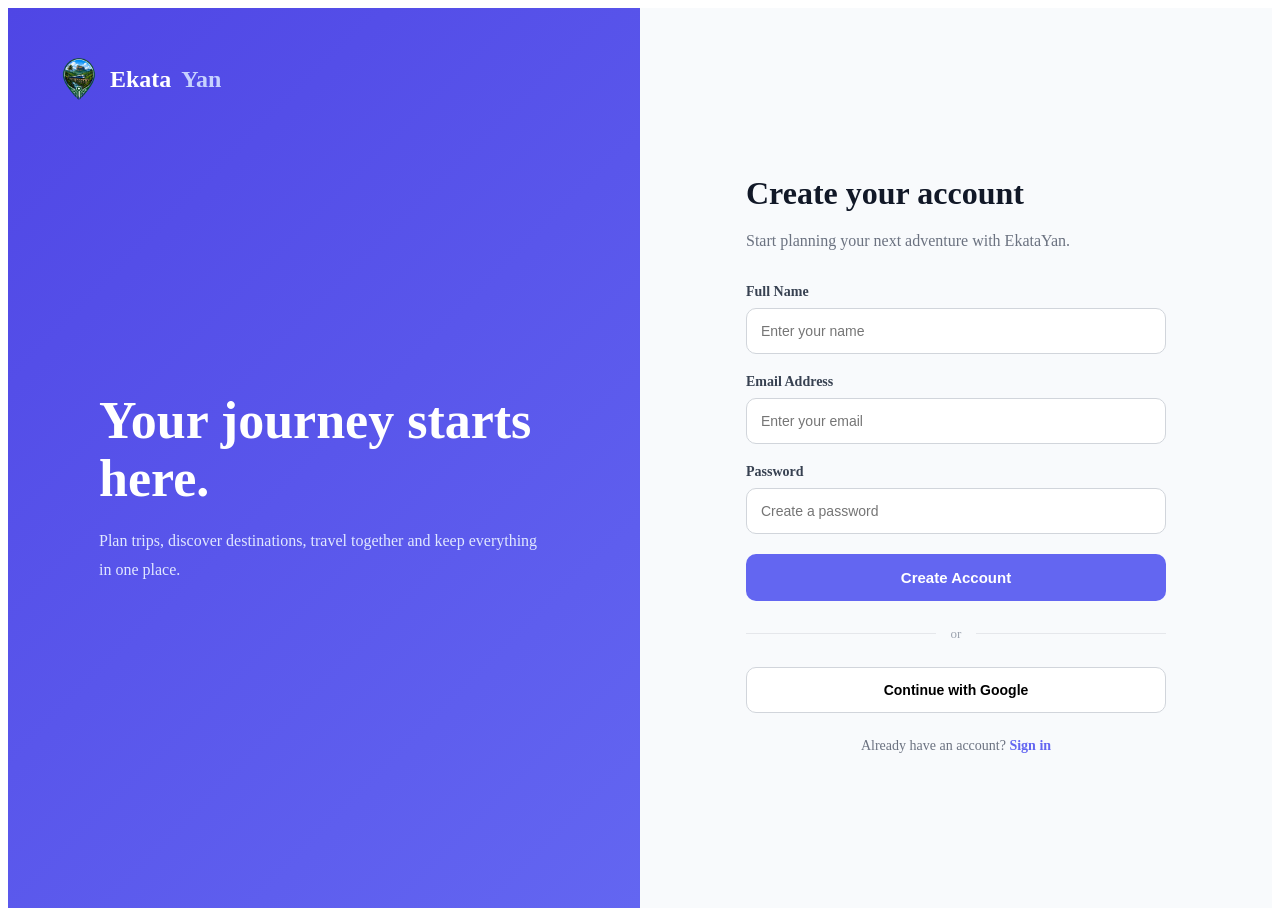
==== signup.html @ b1752697 "first commit" ====
<!DOCTYPE html>
<html lang="en">

<head>
    <meta charset="UTF-8">
    <meta name="viewport" content="width=device-width, initial-scale=1.0">

    <title>Sign Up | EkataYan</title>

    <link rel="stylesheet" href="style1.css">
</head>

<body>

    <div class="auth-page">

        <!-- Left Side -->

        <div class="auth-visual">

            <div class="auth-logo">
                <img src="logo.png" alt="EkataYan">
                Ekata<span>Yan</span>
            </div>

            <div class="visual-content">
                <h1>
                    Your journey
                    starts here.
                </h1>

                <p>
                    Plan trips, discover destinations,
                    travel together and keep everything
                    in one place.
                </p>
            </div>

        </div>


        <!-- Right Side -->

        <div class="auth-form-container">

            <div class="auth-form">

                <div class="mobile-logo">
                    <img src="logo.png" alt="EkataYan">
                    Ekata<span>Yan</span>
                </div>

                <h2>Create your account</h2>

                <p class="auth-subtitle">
                    Start planning your next adventure with EkataYan.
                </p>


                <form>

                    <label>Full Name</label>

                    <input
                        type="text"
                        placeholder="Enter your name"
                        required
                    >


                    <label>Email Address</label>

                    <input
                        type="email"
                        placeholder="Enter your email"
                        required
                    >


                    <label>Password</label>

                    <input
                        type="password"
                        placeholder="Create a password"
                        required
                    >


                    <button type="submit" class="signup-btn">
                        Create Account
                    </button>

                </form>


                <div class="divider">
                    <span>or</span>
                </div>


                <button class="google-btn">
                    Continue with Google
                </button>


                <p class="login-text">
                    Already have an account?
                    <a href="login.html">Sign in</a>
                </p>

            </div>

        </div>

    </div>

</body>

</html>
---- style1.css ----
/* =========================
   AUTH / SIGN UP PAGE
========================= */

.auth-page {
    min-height: 100vh;
    display: grid;
    grid-template-columns: 1fr 1fr;
    background: #f8fafc;
}


/* LEFT SIDE */

.auth-visual {
    position: relative;

    background: linear-gradient(
        135deg,
        #4f46e5,
        #6366f1
    );

    color: white;

    padding: 50px;

    display: flex;
    flex-direction: column;
}

.auth-logo {
    display: flex;
    align-items: center;
    gap: 10px;

    font-size: 24px;
    font-weight: 700;
}

.auth-logo img {
    width: 42px;
    height: 42px;
}

.auth-logo span {
    color: #c7d2fe;
}

.visual-content {
    max-width: 450px;
    margin: auto;
}

.visual-content h1 {
    font-size: 52px;
    line-height: 1.1;
    margin-bottom: 20px;
}

.visual-content p {
    color: #e0e7ff;
    line-height: 1.8;
    font-size: 16px;
}


/* RIGHT SIDE */

.auth-form-container {
    display: flex;
    align-items: center;
    justify-content: center;

    padding: 40px;
}

.auth-form {
    width: 100%;
    max-width: 420px;
}

.auth-form h2 {
    font-size: 32px;
    color: #111827;
    margin-bottom: 10px;
}

.auth-subtitle {
    color: #6b7280;
    margin-bottom: 30px;
    line-height: 1.6;
}


/* FORM */

.auth-form form {
    display: flex;
    flex-direction: column;
}

.auth-form label {
    font-size: 14px;
    font-weight: 600;
    color: #374151;

    margin-bottom: 8px;
}

.auth-form input {
    padding: 14px;

    border: 1px solid #d1d5db;
    border-radius: 10px;

    outline: none;

    font-size: 14px;

    margin-bottom: 20px;

    transition: 0.2s;
}

.auth-form input:focus {
    border-color: #6366f1;

    box-shadow:
        0 0 0 3px rgba(99, 102, 241, 0.1);
}


/* SIGN UP BUTTON */

.signup-btn {
    border: none;

    background: #6366f1;
    color: white;

    padding: 15px;

    border-radius: 10px;

    font-size: 15px;
    font-weight: 600;

    cursor: pointer;

    transition: 0.3s;
}

.signup-btn:hover {
    background: #4f46e5;
}


/* DIVIDER */

.divider {
    display: flex;
    align-items: center;

    gap: 15px;

    margin: 25px 0;

    color: #9ca3af;
    font-size: 13px;
}

.divider::before,
.divider::after {
    content: "";
    height: 1px;
    background: #e5e7eb;
    flex: 1;
}


/* GOOGLE */

.google-btn {
    width: 100%;

    background: white;

    border: 1px solid #d1d5db;

    padding: 14px;

    border-radius: 10px;

    font-size: 14px;
    font-weight: 600;

    cursor: pointer;

    transition: 0.2s;
}

.google-btn:hover {
    background: #f9fafb;
}


/* LOGIN */

.login-text {
    text-align: center;

    margin-top: 25px;

    font-size: 14px;

    color: #6b7280;
}

.login-text a {
    color: #6366f1;

    text-decoration: none;

    font-weight: 600;
}


/* MOBILE LOGO */

.mobile-logo {
    display: none;
}


/* =========================
   MOBILE
========================= */

@media (max-width: 800px) {

    .auth-page {
        grid-template-columns: 1fr;
    }

    .auth-visual {
        display: none;
    }

    .auth-form-container {
        min-height: 100vh;
        padding: 30px 20px;
    }

    .mobile-logo {
        display: flex;

        align-items: center;
        justify-content: center;

        gap: 8px;

        font-size: 22px;
        font-weight: 700;

        margin-bottom: 45px;
    }

    .mobile-logo img {
        width: 38px;
        height: 38px;
    }

    .mobile-logo span {
        color: #6366f1;
    }

    .auth-form h2 {
        font-size: 28px;
    }
}
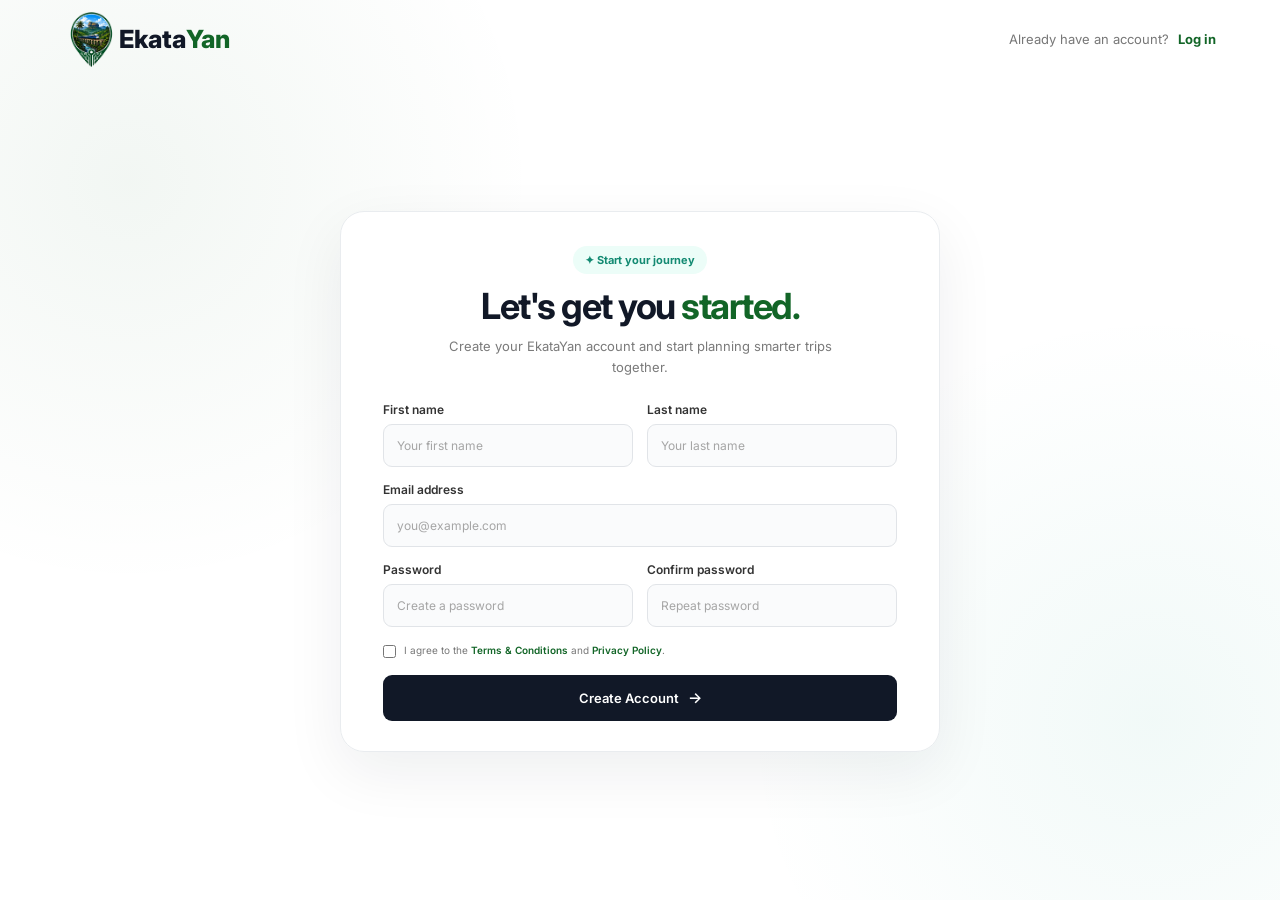
==== commit 4d7e1e08: "update1" ====
--- a/signup.html
+++ b/signup.html
@@ -1,119 +1,92 @@
 <!DOCTYPE html>
 <html lang="en">
-
 <head>
     <meta charset="UTF-8">
     <meta name="viewport" content="width=device-width, initial-scale=1.0">
+    <title>Get Started | EkataYan</title>
 
-    <title>Sign Up | EkataYan</title>
+    <link rel="shortcut icon" href="logo.png">
+    <link rel="stylesheet" href="style.css">
+    <link rel="stylesheet" href="signup.css">
 
-    <link rel="stylesheet" href="style1.css">
+    <link rel="preconnect" href="https://fonts.googleapis.com">
+    <link rel="preconnect" href="https://fonts.gstatic.com" crossorigin>
+    <link href="https://fonts.googleapis.com/css2?family=Inter:wght@400;500;600;700;800&display=swap" rel="stylesheet">
 </head>
 
-<body>
+<body class="signup-page">
 
-    <div class="auth-page">
+    <header class="signup-navbar">
+        <a href="index.html" class="logo">
+            <img src="logo.png" alt="EkataYan logo">
+            Ekata<span>Yan</span>
+        </a>
 
-        <!-- Left Side -->
+        <p>Already have an account?
+            <a href="login.html">Log in</a>
+        </p>
+    </header>
 
-        <div class="auth-visual">
+    <main class="signup-main">
+        <section class="signup-card">
 
-            <div class="auth-logo">
-                <img src="logo.png" alt="EkataYan">
-                Ekata<span>Yan</span>
+            <div class="signup-heading">
+                <div class="signup-badge">✦ Start your journey</div>
+                <h1>Let's get you <span>started.</span></h1>
+                <p>Create your EkataYan account and start planning smarter trips together.</p>
             </div>
 
-            <div class="visual-content">
-                <h1>
-                    Your journey
-                    starts here.
-                </h1>
+            <form class="signup-form">
 
-                <p>
-                    Plan trips, discover destinations,
-                    travel together and keep everything
-                    in one place.
-                </p>
-            </div>
+                <div class="form-row">
+                    <div class="form-group">
+                        <label for="first-name">First name</label>
+                        <input type="text" id="first-name" name="first-name"
+                               placeholder="Your first name" autocomplete="given-name" required>
+                    </div>
 
-        </div>
-
-
-        <!-- Right Side -->
-
-        <div class="auth-form-container">
-
-            <div class="auth-form">
-
-                <div class="mobile-logo">
-                    <img src="logo.png" alt="EkataYan">
-                    Ekata<span>Yan</span>
+                    <div class="form-group">
+                        <label for="last-name">Last name</label>
+                        <input type="text" id="last-name" name="last-name"
+                               placeholder="Your last name" autocomplete="family-name" required>
+                    </div>
                 </div>
 
-                <h2>Create your account</h2>
-
-                <p class="auth-subtitle">
-                    Start planning your next adventure with EkataYan.
-                </p>
-
-
-                <form>
-
-                    <label>Full Name</label>
-
-                    <input
-                        type="text"
-                        placeholder="Enter your name"
-                        required
-                    >
-
-
-                    <label>Email Address</label>
-
-                    <input
-                        type="email"
-                        placeholder="Enter your email"
-                        required
-                    >
-
-
-                    <label>Password</label>
-
-                    <input
-                        type="password"
-                        placeholder="Create a password"
-                        required
-                    >
-
-
-                    <button type="submit" class="signup-btn">
-                        Create Account
-                    </button>
-
-                </form>
-
-
-                <div class="divider">
-                    <span>or</span>
+                <div class="form-group">
+                    <label for="email">Email address</label>
+                    <input type="email" id="email" name="email"
+                           placeholder="you@example.com" autocomplete="email" required>
                 </div>
 
+                <div class="form-row">
+                    <div class="form-group">
+                        <label for="password">Password</label>
+                        <input type="password" id="password" name="password"
+                               placeholder="Create a password" autocomplete="new-password" required>
+                    </div>
 
-                <button class="google-btn">
-                    Continue with Google
-                </button>
+                    <div class="form-group">
+                        <label for="confirm-password">Confirm password</label>
+                        <input type="password" id="confirm-password" name="confirm-password"
+                               placeholder="Repeat password" autocomplete="new-password" required>
+                    </div>
+                </div>
 
+                <label class="terms">
+                    <input type="checkbox" required>
+                    <span>I agree to the <a href="#">Terms & Conditions</a> and <a href="#">Privacy Policy</a>.</span>
+                </label>
 
-                <p class="login-text">
-                    Already have an account?
-                    <a href="login.html">Sign in</a>
-                </p>
+                <button type="submit" class="signup-btn">Create Account <span>→</span></button>
 
-            </div>
+            </form>
 
-        </div>
+            <p class="mobile-login">
+                Already have an account? <a href="login.html">Log in</a>
+            </p>
 
-    </div>
+        </section>
+    </main>
 
 </body>
-
-</html>+</html>
--- a/style.css
+++ b/style.css
@@ -0,0 +1,1191 @@
+/* =========================
+   RESET
+========================= */
+
+* {
+    margin: 0;
+    padding: 0;
+    box-sizing: border-box;
+}
+
+html {
+    scroll-behavior: smooth;
+}
+
+body {
+    font-family: "Inter", sans-serif;
+    color: #111827;
+    background: #ffffff;
+}
+
+
+/* =========================
+   NAVBAR
+========================= */
+
+.navbar {
+    width: 100%;
+    background: rgba(255, 255, 255, 0.9);
+    border-bottom: 1px solid #eeeeee;
+}
+
+.nav-container {
+    max-width: 1200px;
+    margin: auto;
+    height: 78px;
+
+    padding: 2 24px;
+
+    display: flex;
+    align-items: center;
+    justify-content: space-between;
+}
+
+
+/* LOGO */
+
+.logo {
+    text-decoration: none;
+    font-size: 25px;
+    font-weight: 800;
+    color: #111827;
+    display: flex;
+    align-items: center;
+    line-height: 1;
+}
+
+.logo span {
+    color: #126527;
+    line-height: 1;
+}
+.logo img{
+    width: 55px;
+    object-fit: contain;
+}
+
+
+/* NAV LINKS */
+
+.nav-links {
+    display: flex;
+    gap: 38px;
+}
+
+.nav-links a {
+    text-decoration: none;
+    color: #555;
+    font-size: 14px;
+    font-weight: 500;
+
+    transition: 0.2s;
+}
+
+.nav-links a:hover {
+    color: #126527;
+}
+
+
+/* NAV BUTTONS */
+
+.nav-buttons {
+    display: flex;
+    align-items: center;
+    gap: 15px;
+}
+
+.login-btn {
+    text-decoration: none;
+    color: #333;
+    font-size: 14px;
+    font-weight: 500;
+}
+.login-btn:hover{
+    color: #126527;
+}
+
+.start-btn {
+    text-decoration: none;
+    color: white;
+    background: #111827;
+
+    padding: 11px 20px;
+    border-radius: 8px;
+
+    font-size: 14px;
+    font-weight: 600;
+
+    transition: 0.2s;
+}
+
+.start-btn:hover {
+    transform: translateY(-2px);
+}
+
+
+/* =========================
+   HERO
+========================= */
+
+.hero {
+    max-width: 1200px;
+    min-height: calc(100vh - 78px);
+
+    margin: auto;
+    padding: 80px 24px;
+
+    display: flex;
+    align-items: center;
+    justify-content: space-between;
+
+    gap: 60px;
+}
+
+
+/* HERO CONTENT */
+
+.hero-content {
+    max-width: 590px;
+}
+
+.hero-badge {
+    display: inline-block;
+
+    padding: 9px 15px;
+
+    border-radius: 30px;
+
+    background: #ecfdf8;
+    color: #138a72;
+
+    font-size: 13px;
+    font-weight: 600;
+
+    margin-bottom: 24px;
+}
+
+
+.hero h1 {
+    font-size: clamp(48px, 6vw, 76px);
+    line-height: 1.05;
+
+    letter-spacing: -3px;
+
+    margin-bottom: 25px;
+}
+
+.hero h1 span {
+    display: block;
+    color: #126527;
+}
+
+
+.hero p {
+    max-width: 520px;
+
+    font-size: 17px;
+    line-height: 1.7;
+
+    color: #6b7280;
+
+    margin-bottom: 32px;
+}
+
+
+/* HERO BUTTONS */
+
+.hero-buttons {
+    display: flex;
+    gap: 14px;
+    flex-wrap: wrap;
+}
+
+.primary-btn,
+.secondary-btn {
+    text-decoration: none;
+
+    padding: 14px 22px;
+
+    border-radius: 9px;
+
+    font-size: 14px;
+    font-weight: 600;
+
+    transition: 0.2s;
+}
+
+.primary-btn {
+    color: white;
+    background: #111827;
+}
+
+.primary-btn:hover {
+    transform: translateY(-2px);
+}
+
+.secondary-btn {
+    color: #333;
+    border: 1px solid #ddd;
+}
+
+.secondary-btn:hover {
+    background: #f7f7f7;
+}
+
+
+/* TRUST */
+
+.hero-trust {
+    display: flex;
+    gap: 20px;
+
+    margin-top: 30px;
+
+    color: #8a8a8a;
+
+    font-size: 12px;
+}
+
+
+/* =========================
+   PHONE MOCKUP
+========================= */
+
+.hero-visual {
+    position: relative;
+
+    width: 430px;
+    height: 570px;
+
+    display: flex;
+    align-items: center;
+    justify-content: center;
+}
+
+
+/* BACKGROUND GLOW */
+
+.glow {
+    position: absolute;
+
+    width: 360px;
+    height: 360px;
+
+    background: #dff8f1;
+
+    border-radius: 50%;
+
+    filter: blur(20px);
+}
+
+
+/* PHONE */
+
+.phone {
+    position: relative;
+    z-index: 2;
+
+    width: 275px;
+    height: 540px;
+
+    background: #111;
+
+    border-radius: 38px;
+
+    padding: 10px;
+
+    box-shadow:
+        0 30px 70px rgba(0, 0, 0, 0.18);
+}
+
+
+.phone-screen {
+    width: 100%;
+    height: 100%;
+
+    background: #f8fafc;
+
+    border-radius: 30px;
+
+    padding: 25px 18px;
+
+    overflow: hidden;
+}
+
+
+/* APP TOP */
+
+.app-top {
+    display: flex;
+    justify-content: space-between;
+    align-items: center;
+
+    font-size: 11px;
+    font-weight: 600;
+
+    margin-bottom: 20px;
+}
+
+.profile {
+    width: 27px;
+    height: 27px;
+
+    border-radius: 50%;
+
+    background: #126527;
+}
+
+
+/* TRIP CARD */
+
+.trip-card {
+    background: white;
+
+    border-radius: 18px;
+
+    overflow: hidden;
+
+    box-shadow: 0 8px 25px rgba(0,0,0,0.06);
+}
+
+.trip-image {
+    height: 180px;
+
+    background:
+        linear-gradient(
+            rgba(0,0,0,0.05),
+            rgba(0,0,0,0.2)
+        ),
+        linear-gradient(
+            135deg,
+            #53b89e,
+            #d9a65d
+        );
+
+    display: flex;
+    align-items: flex-end;
+
+    padding: 15px;
+
+    color: white;
+
+    font-size: 11px;
+    font-weight: 600;
+}
+
+.trip-info {
+    padding: 15px;
+}
+
+.trip-info small {
+    color: #999;
+    font-size: 9px;
+}
+
+.trip-info h3 {
+    font-size: 15px;
+    margin: 5px 0 10px;
+}
+
+.trip-details {
+    font-size: 9px;
+    color: #777;
+}
+
+
+/* SECTION TITLE */
+
+.section-title {
+    display: flex;
+    justify-content: space-between;
+
+    margin: 25px 3px 12px;
+}
+
+.section-title h3 {
+    font-size: 13px;
+}
+
+.section-title span {
+    font-size: 9px;
+    color: #126527;
+}
+
+
+/* MINI TRIP */
+
+.mini-trip {
+    display: flex;
+    align-items: center;
+
+    gap: 12px;
+
+    background: white;
+
+    padding: 12px;
+
+    border-radius: 14px;
+}
+
+.mini-image {
+    width: 48px;
+    height: 48px;
+
+    border-radius: 10px;
+
+    background: linear-gradient(
+        135deg,
+        #f0b27a,
+        #85c1e9
+    );
+}
+
+.mini-trip strong {
+    display: block;
+    font-size: 10px;
+
+    margin-bottom: 5px;
+}
+
+.mini-trip small {
+    display: block;
+    color: #999;
+
+    font-size: 8px;
+}
+
+
+/* =========================
+   MOBILE
+========================= */
+
+@media (max-width: 850px) {
+
+    .nav-links {
+        display: none;
+    }
+
+    .hero {
+        flex-direction: column;
+
+        text-align: center;
+
+        padding-top: 60px;
+    }
+
+    .hero-content {
+        max-width: 650px;
+    }
+
+    .hero p {
+        margin-left: auto;
+        margin-right: auto;
+    }
+
+    .hero-buttons {
+        justify-content: center;
+    }
+
+    .hero-trust {
+        justify-content: center;
+        flex-wrap: wrap;
+    }
+
+    .hero-visual {
+        width: 100%;
+        height: 520px;
+    }
+
+}
+
+
+@media (max-width: 500px) {
+
+    .nav-container {
+        height: 68px;
+    }
+
+    .login-btn {
+        display: none;
+    }
+
+    .start-btn {
+        padding: 9px 14px;
+    }
+
+    .hero {
+        padding: 50px 18px;
+    }
+
+    .hero h1 {
+        font-size: 45px;
+        letter-spacing: -2px;
+    }
+
+    .hero p {
+        font-size: 15px;
+    }
+
+    .hero-visual {
+        transform: scale(0.85);
+
+        height: 470px;
+    }
+
+}
+/* =========================
+   FEATURES SECTION
+========================= */
+
+.features-section {
+    max-width: 1200px;
+    margin: auto;
+
+    padding: 120px 24px 130px;
+}
+
+
+/* SECTION HEADING */
+
+.section-heading {
+    max-width: 680px;
+    margin: 0 auto 65px;
+
+    text-align: center;
+}
+
+.section-badge {
+    display: inline-block;
+
+    padding: 8px 14px;
+
+    border-radius: 30px;
+
+    background: #ecfdf8;
+    color: #138a72;
+
+    font-size: 12px;
+    font-weight: 600;
+
+    margin-bottom: 20px;
+}
+
+.section-heading h2 {
+    font-size: clamp(38px, 5vw, 58px);
+
+    line-height: 1.1;
+
+    letter-spacing: -2px;
+
+    margin-bottom: 20px;
+}
+
+.section-heading h2 span {
+    color: #126527;
+}
+
+.section-heading p {
+    color: #6b7280;
+
+    font-size: 16px;
+
+    line-height: 1.7;
+}
+
+
+/* FEATURE GRID */
+
+.features-grid {
+    display: grid;
+
+    grid-template-columns: repeat(2, 1fr);
+
+    gap: 22px;
+}
+
+
+/* FEATURE CARD */
+
+.feature-card {
+    position: relative;
+
+    min-height: 420px;
+
+    padding: 32px;
+
+    border: 1px solid #e9ecef;
+
+    border-radius: 24px;
+
+    background: #ffffff;
+
+    overflow: hidden;
+
+    transition:
+        transform 0.3s ease,
+        box-shadow 0.3s ease,
+        border-color 0.3s ease;
+}
+
+.feature-card:hover {
+    transform: translateY(-7px);
+
+    border-color: #d7eee8;
+
+    box-shadow: 0 20px 50px rgba(17, 24, 39, 0.08);
+}
+
+
+/* FEATURE ICON */
+
+.feature-icon {
+    width: 48px;
+    height: 48px;
+
+    display: flex;
+    align-items: center;
+    justify-content: center;
+
+    border-radius: 14px;
+
+    background: #ecfdf8;
+
+    color: #126527;
+
+    font-size: 21px;
+
+    margin-bottom: 25px;
+}
+
+
+/* FEATURE TEXT */
+
+.feature-card h3 {
+    font-size: 23px;
+
+    letter-spacing: -0.5px;
+
+    margin-bottom: 12px;
+}
+
+.feature-card p {
+    max-width: 440px;
+
+    color: #6b7280;
+
+    font-size: 14px;
+
+    line-height: 1.7;
+}
+
+
+/* =========================
+   AI PREVIEW
+========================= */
+
+.feature-preview {
+    position: absolute;
+
+    left: 32px;
+    right: 32px;
+    bottom: -10px;
+
+    height: 150px;
+
+    padding: 20px;
+
+    border-radius: 18px 18px 0 0;
+
+    background: #f5faf8;
+
+    border: 1px solid #e1f0ec;
+}
+
+.ai-message {
+    display: flex;
+    align-items: center;
+    gap: 8px;
+
+    font-size: 11px;
+
+    color: #333;
+
+    margin-bottom: 20px;
+}
+
+.ai-message span {
+    color: #126527;
+}
+
+.ai-line {
+    height: 10px;
+
+    width: 85%;
+
+    border-radius: 10px;
+
+    background: #dcebe7;
+
+    margin-bottom: 10px;
+}
+
+.ai-line.short {
+    width: 60%;
+}
+
+
+/* =========================
+   PEOPLE PREVIEW
+========================= */
+
+.people-preview {
+    position: absolute;
+
+    bottom: 55px;
+    left: 32px;
+
+    display: flex;
+}
+
+.person {
+    width: 48px;
+    height: 48px;
+
+    display: flex;
+    align-items: center;
+    justify-content: center;
+
+    border-radius: 50%;
+
+    background: #e4f4ef;
+
+    color: #137c69;
+
+    font-size: 13px;
+    font-weight: 700;
+
+    border: 3px solid white;
+
+    margin-left: -8px;
+}
+
+.person:first-child {
+    margin-left: 0;
+}
+
+
+/* =========================
+   EXPENSE PREVIEW
+========================= */
+
+.expense-preview {
+    position: absolute;
+
+    left: 32px;
+    right: 32px;
+    bottom: 32px;
+
+    padding: 18px;
+
+    border-radius: 16px;
+
+    background: #f8fafc;
+
+    border: 1px solid #edf0f2;
+}
+
+.expense-row {
+    display: flex;
+
+    justify-content: space-between;
+
+    padding: 9px 0;
+
+    border-bottom: 1px solid #e9ecef;
+
+    font-size: 11px;
+}
+
+.expense-row:last-child {
+    border-bottom: none;
+}
+
+.expense-row span {
+    color: #777;
+}
+
+.expense-row strong {
+    color: #222;
+}
+
+
+/* =========================
+   MAP PREVIEW
+========================= */
+
+.map-preview {
+    position: absolute;
+
+    left: 0;
+    right: 0;
+    bottom: 0;
+
+    height: 175px;
+
+    background:
+        linear-gradient(
+            135deg,
+            #edf7f4,
+            #f8fafc
+        );
+
+    overflow: hidden;
+}
+
+.map-line {
+    position: absolute;
+
+    width: 270px;
+    height: 90px;
+
+    left: 70px;
+    top: 40px;
+
+    border-top: 3px dashed #126527;
+
+    transform: rotate(12deg);
+}
+
+.map-point {
+    position: absolute;
+
+    color: #126527;
+
+    font-size: 20px;
+}
+
+.point-one {
+    left: 55px;
+    top: 95px;
+}
+
+.point-two {
+    left: 170px;
+    top: 55px;
+}
+
+.point-three {
+    right: 45px;
+    top: 95px;
+}
+
+
+/* =========================
+   MOBILE
+========================= */
+
+@media (max-width: 700px) {
+
+    .features-section {
+        padding: 80px 18px;
+    }
+
+    .features-grid {
+        grid-template-columns: 1fr;
+    }
+
+    .section-heading {
+        margin-bottom: 45px;
+    }
+
+    .section-heading h2 {
+        font-size: 40px;
+    }
+
+    .feature-card {
+        min-height: 390px;
+
+        padding: 26px;
+    }
+
+}
+/* HOW IT WORKS */
+
+.how-it-works {
+    padding: 120px 7%;
+    background: #ffffff;
+}
+
+.section-header {
+    text-align: center;
+    max-width: 650px;
+    margin: 0 auto 70px;
+}
+
+.section-label {
+    font-size: 13px;
+    font-weight: 700;
+    letter-spacing: 2px;
+    color: #2b7fff;
+}
+
+.section-header h2 {
+    font-size: 48px;
+    margin: 15px 0;
+}
+
+.section-header > p:last-child {
+    color: #777;
+    line-height: 1.7;
+}
+
+.steps {
+    display: grid;
+    grid-template-columns: repeat(3, 1fr);
+    gap: 30px;
+    max-width: 1100px;
+    margin: auto;
+}
+
+.step {
+    padding: 35px;
+    border: 1px solid #eee;
+    border-radius: 24px;
+    transition: 0.3s;
+}
+
+.step:hover {
+    transform: translateY(-8px);
+    box-shadow: 0 15px 40px rgba(0,0,0,0.08);
+}
+
+.step-number {
+    font-size: 14px;
+    font-weight: 700;
+    color: #2b7fff;
+    margin-bottom: 30px;
+}
+
+.step h3 {
+    font-size: 24px;
+    margin-bottom: 15px;
+}
+
+.step p {
+    color: #777;
+    line-height: 1.7;
+}
+
+/* ABOUT SECTION */
+
+.about {
+    padding: 120px 7%;
+    background: #f7faff;
+}
+
+.about-container {
+    max-width: 1150px;
+    margin: auto;
+    display: grid;
+    grid-template-columns: 1fr 1fr;
+    gap: 80px;
+    align-items: center;
+}
+
+.about-image {
+    display: flex;
+    justify-content: center;
+}
+
+.about-card {
+    width: 350px;
+    height: 400px;
+    border-radius: 30px;
+    padding: 45px;
+    background: linear-gradient(145deg, rgb(57, 219, 219), #73aaff);
+    color: white;
+    display: flex;
+    flex-direction: column;
+    justify-content: flex-end;
+    box-shadow: 0 25px 50px rgba(43, 127, 255, 0.25);
+}
+
+.about-card span {
+    font-size: 55px;
+    margin-bottom: auto;
+}
+
+.about-card h3 {
+    font-size: 32px;
+    line-height: 1.2;
+    margin-bottom: 15px;
+}
+
+.about-card p {
+    opacity: 0.9;
+}
+
+.about-content h2 {
+    font-size: 48px;
+    line-height: 1.15;
+    margin: 15px 0 25px;
+}
+
+.about-content > p:not(.section-label) {
+    color: #666;
+    line-height: 1.8;
+    margin-bottom: 18px;
+}
+
+.about-btn {
+    display: inline-block;
+    margin-top: 15px;
+    padding: 14px 24px;
+    background: #111;
+    color: white;
+    text-decoration: none;
+    border-radius: 25px;
+    font-weight: 600;
+}
+/* =========================
+   FOOTER
+========================= */
+
+.footer {
+    background: #111827;
+    color: white;
+    padding: 70px 0 0;
+    margin-top: 80px;
+}
+
+.footer-container {
+    max-width: 1170px;
+    margin: auto;
+    padding: 0 25px;
+
+    display: grid;
+    grid-template-columns: 2fr 1fr 1fr 1fr;
+    gap: 50px;
+}
+
+/* Brand */
+
+.footer-logo {
+    align-items: center;
+    display: flex;
+    align-items: center;
+    line-height: 1;
+    color: white;
+    text-decoration: none;
+    font-size: 25px;
+    font-weight: 700;
+}
+
+.footer-logo img {
+    width: 42px;
+    height: 42px;
+    object-fit: contain;
+}
+
+.footer-logo span {
+    color: #16a085;
+    line-height: 1;
+}
+
+.footer-brand p {
+    color: #9ca3af;
+    max-width: 300px;
+    line-height: 1.7;
+    margin-top: 20px;
+}
+
+/* Columns */
+
+.footer-column {
+    display: flex;
+    flex-direction: column;
+    gap: 12px;
+}
+
+.footer-column h3 {
+    font-size: 17px;
+    margin-bottom: 12px;
+}
+
+.footer-column a {
+    color: #9ca3af;
+    text-decoration: none;
+    font-size: 14px;
+    transition: 0.3s;
+}
+
+.footer-column a:hover {
+    color: white;
+    transform: translateX(3px);
+}
+
+/* Social */
+
+.social-links {
+    display: flex;
+    flex-direction: column;
+    gap: 12px;
+}
+
+/* Bottom */
+
+.footer-bottom {
+    max-width: 1170px;
+    margin: 60px auto 0;
+
+    padding: 22px 25px;
+
+    border-top: 1px solid #374151;
+
+    display: flex;
+    justify-content: space-between;
+    gap: 20px;
+
+    color: #6b7280;
+    font-size: 13px;
+}
+
+/* =========================
+   MOBILE
+========================= */
+
+@media (max-width: 768px) {
+
+    .footer {
+        padding-top: 50px;
+    }
+
+    .footer-container {
+        grid-template-columns: 1fr 1fr;
+        gap: 40px 25px;
+    }
+
+    .footer-brand {
+        grid-column: 1 / -1;
+    }
+
+    .footer-bottom {
+        flex-direction: column;
+        text-align: center;
+        margin-top: 40px;
+    }
+}
+
+@media (max-width: 500px) {
+
+    .footer-container {
+        grid-template-columns: 1fr;
+    }
+
+    .footer-brand {
+        grid-column: auto;
+    }
+
+    .footer-column {
+        gap: 10px;
+    }
+}
--- a/signup.css
+++ b/signup.css
@@ -0,0 +1,350 @@
+/* =========================
+   EKATAYAN SIGN UP PAGE
+   ========================= */
+
+.signup-page {
+    min-height: 100vh;
+    height: 100vh;
+    overflow: hidden;
+    background:
+        radial-gradient(circle at 10% 20%, rgba(18, 101, 39, 0.055), transparent 30%),
+        radial-gradient(circle at 90% 80%, rgba(22, 160, 133, 0.06), transparent 30%),
+        #ffffff;
+}
+
+/* NAVBAR */
+
+.signup-navbar {
+    height: 78px;
+    max-width: 1200px;
+    margin: 0 auto;
+    padding: 0 24px;
+
+    display: flex;
+    align-items: center;
+    justify-content: space-between;
+}
+
+.signup-navbar p {
+    color: #777;
+    font-size: 13px;
+}
+
+.signup-navbar p a {
+    color: #126527;
+    text-decoration: none;
+    font-weight: 700;
+    margin-left: 5px;
+}
+
+.signup-navbar p a:hover {
+    text-decoration: underline;
+}
+
+/* MAIN */
+
+.signup-main {
+    height: calc(100vh - 78px);
+    display: flex;
+    align-items: center;
+    justify-content: center;
+    padding: 20px 24px 35px;
+}
+
+/* CARD */
+
+.signup-card {
+    width: min(100%, 600px);
+    max-height: calc(100vh - 125px);
+    padding: 34px 42px 30px;
+
+    background: rgba(255, 255, 255, 0.96);
+    border: 1px solid #e9ecef;
+    border-radius: 24px;
+
+    box-shadow: 0 20px 60px rgba(17, 24, 39, 0.07);
+}
+
+/* HEADING */
+
+.signup-heading {
+    text-align: center;
+    margin-bottom: 24px;
+}
+
+.signup-badge {
+    display: inline-block;
+    padding: 7px 12px;
+    margin-bottom: 13px;
+
+    border-radius: 30px;
+    background: #ecfdf8;
+    color: #138a72;
+
+    font-size: 11px;
+    font-weight: 700;
+}
+
+.signup-heading h1 {
+    margin-bottom: 9px;
+    font-size: 36px;
+    line-height: 1.1;
+    letter-spacing: -1.5px;
+}
+
+.signup-heading h1 span {
+    color: #126527;
+}
+
+.signup-heading p {
+    max-width: 440px;
+    margin: auto;
+
+    color: #7a7a7a;
+    font-size: 13px;
+    line-height: 1.6;
+}
+
+/* FORM */
+
+.signup-form {
+    display: flex;
+    flex-direction: column;
+    gap: 15px;
+}
+
+.form-row {
+    display: grid;
+    grid-template-columns: 1fr 1fr;
+    gap: 14px;
+}
+
+.form-group {
+    display: flex;
+    flex-direction: column;
+    gap: 7px;
+}
+
+.form-group label {
+    color: #333;
+    font-size: 12px;
+    font-weight: 600;
+}
+
+.form-group input {
+    width: 100%;
+    height: 43px;
+    padding: 0 13px;
+
+    border: 1px solid #e1e4e8;
+    border-radius: 9px;
+    outline: none;
+
+    background: #fafbfc;
+    color: #111827;
+
+    font-family: "Inter", sans-serif;
+    font-size: 12px;
+
+    transition: 0.2s ease;
+}
+
+.form-group input::placeholder {
+    color: #a5a5a5;
+}
+
+.form-group input:focus {
+    background: #fff;
+    border-color: #126527;
+    box-shadow: 0 0 0 3px rgba(18, 101, 39, 0.08);
+}
+
+/* TERMS */
+
+.terms {
+    display: flex;
+    align-items: flex-start;
+    gap: 8px;
+
+    margin-top: 1px;
+
+    color: #777;
+    font-size: 10px;
+    line-height: 1.5;
+    cursor: pointer;
+}
+
+.terms input {
+    margin-top: 2px;
+    accent-color: #126527;
+}
+
+.terms a {
+    color: #126527;
+    text-decoration: none;
+    font-weight: 600;
+}
+
+/* BUTTON */
+
+.signup-btn {
+    width: 100%;
+    height: 46px;
+    margin-top: 2px;
+
+    border: none;
+    border-radius: 9px;
+
+    background: #111827;
+    color: #fff;
+
+    font-family: "Inter", sans-serif;
+    font-size: 13px;
+    font-weight: 600;
+
+    cursor: pointer;
+    transition: 0.2s ease;
+}
+
+.signup-btn span {
+    margin-left: 6px;
+    font-size: 15px;
+}
+
+.signup-btn:hover {
+    transform: translateY(-2px);
+    box-shadow: 0 8px 20px rgba(17, 24, 39, 0.15);
+}
+
+/* MOBILE LOGIN */
+
+.mobile-login {
+    display: none;
+}
+
+/* MOBILE */
+
+@media (max-width: 600px) {
+
+    .signup-page {
+        overflow: hidden;
+    }
+
+    .signup-navbar {
+        height: 65px;
+        padding: 0 18px;
+    }
+
+    .signup-navbar .logo {
+        font-size: 21px;
+    }
+
+    .signup-navbar .logo img {
+        width: 43px;
+    }
+
+    .signup-navbar > p {
+        display: none;
+    }
+
+    .signup-main {
+        height: calc(100vh - 65px);
+        padding: 10px 16px 20px;
+    }
+
+    .signup-card {
+        width: 100%;
+        max-height: calc(100vh - 95px);
+        padding: 25px 20px 20px;
+        border-radius: 20px;
+    }
+
+    .signup-heading {
+        margin-bottom: 18px;
+    }
+
+    .signup-badge {
+        margin-bottom: 10px;
+        padding: 6px 10px;
+        font-size: 10px;
+    }
+
+    .signup-heading h1 {
+        font-size: 29px;
+    }
+
+    .signup-heading p {
+        font-size: 11px;
+        line-height: 1.5;
+    }
+
+    .signup-form {
+        gap: 12px;
+    }
+
+    .form-row {
+        gap: 10px;
+    }
+
+    .form-group {
+        gap: 5px;
+    }
+
+    .form-group label {
+        font-size: 10px;
+    }
+
+    .form-group input {
+        height: 39px;
+        padding: 0 10px;
+        font-size: 10px;
+    }
+
+    .terms {
+        font-size: 9px;
+    }
+
+    .signup-btn {
+        height: 42px;
+        font-size: 11px;
+    }
+
+    .mobile-login {
+        display: block;
+        text-align: center;
+        margin-top: 13px;
+
+        color: #777;
+        font-size: 10px;
+    }
+
+    .mobile-login a {
+        color: #126527;
+        text-decoration: none;
+        font-weight: 700;
+    }
+}
+
+@media (max-height: 700px) and (min-width: 601px) {
+
+    .signup-card {
+        padding-top: 25px;
+        padding-bottom: 22px;
+    }
+
+    .signup-heading {
+        margin-bottom: 17px;
+    }
+
+    .signup-heading h1 {
+        font-size: 31px;
+    }
+
+    .signup-form {
+        gap: 11px;
+    }
+
+    .form-group input {
+        height: 39px;
+    }
+}
